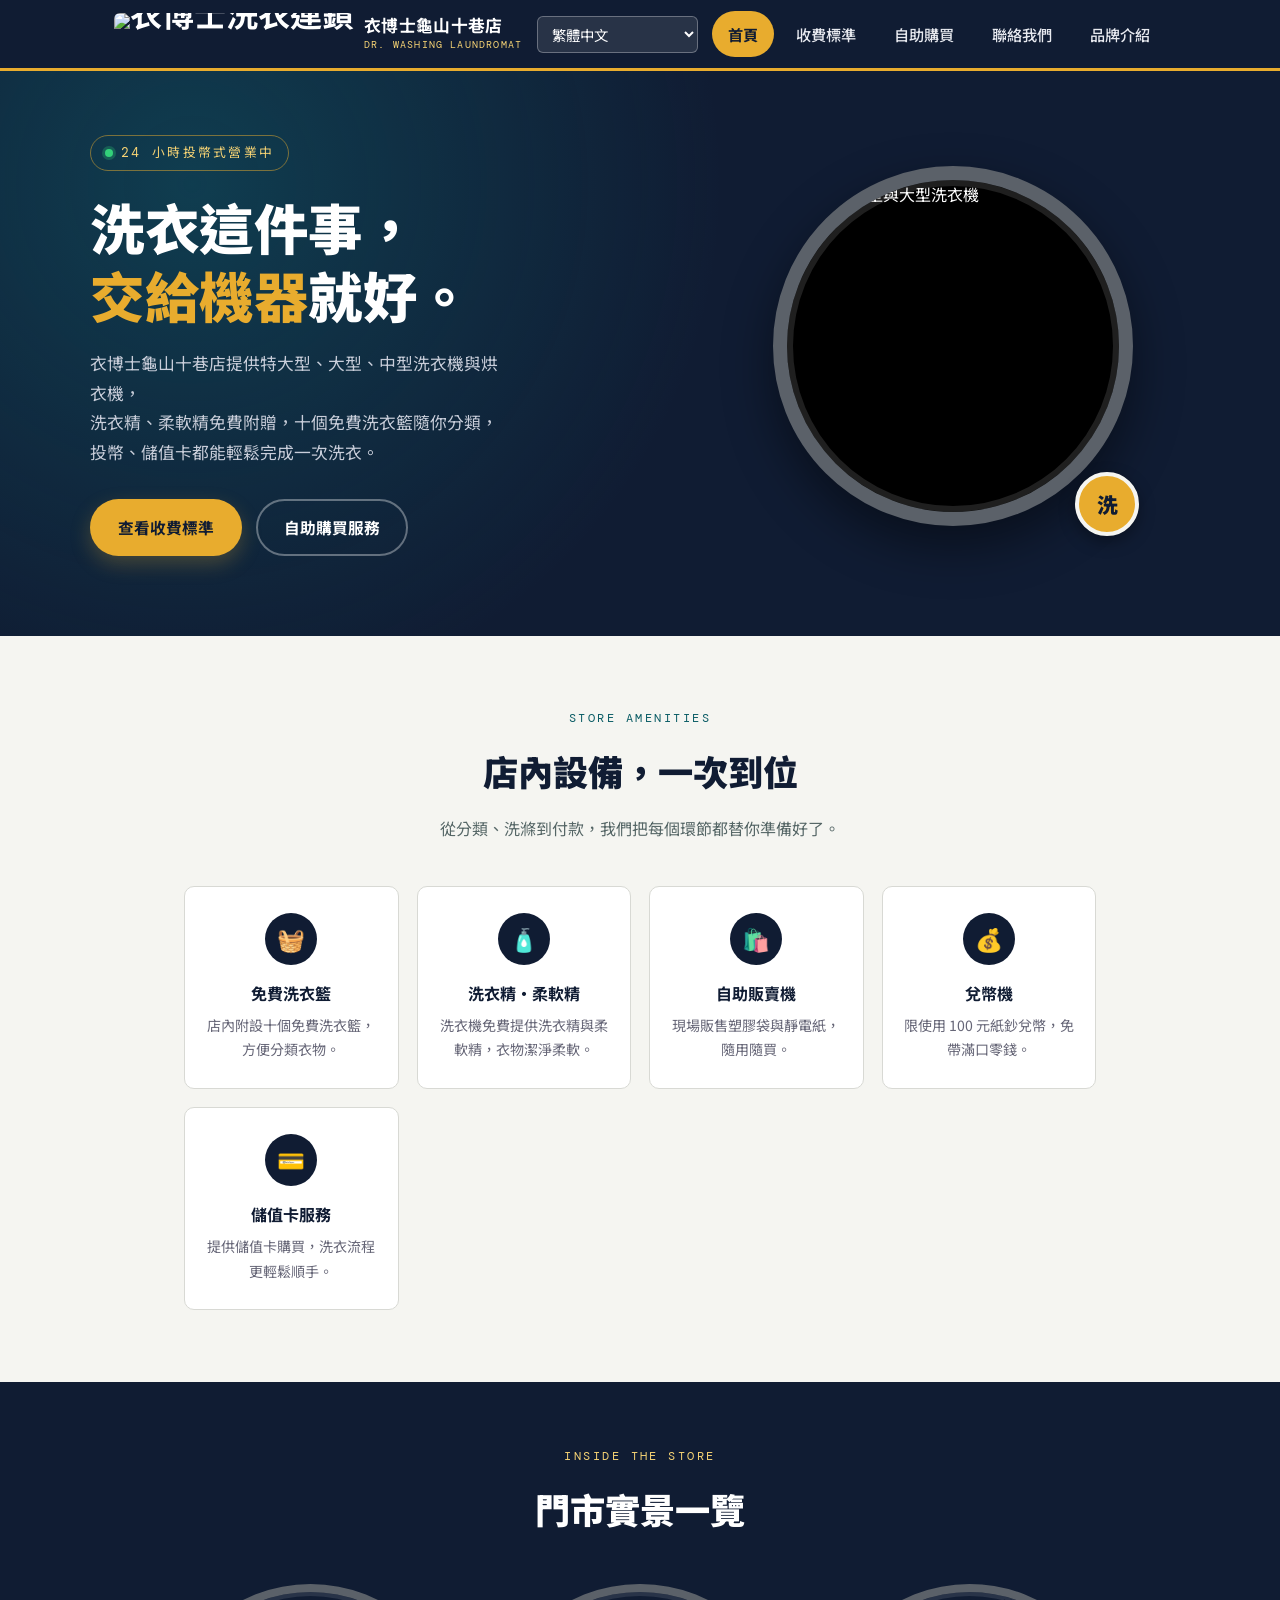
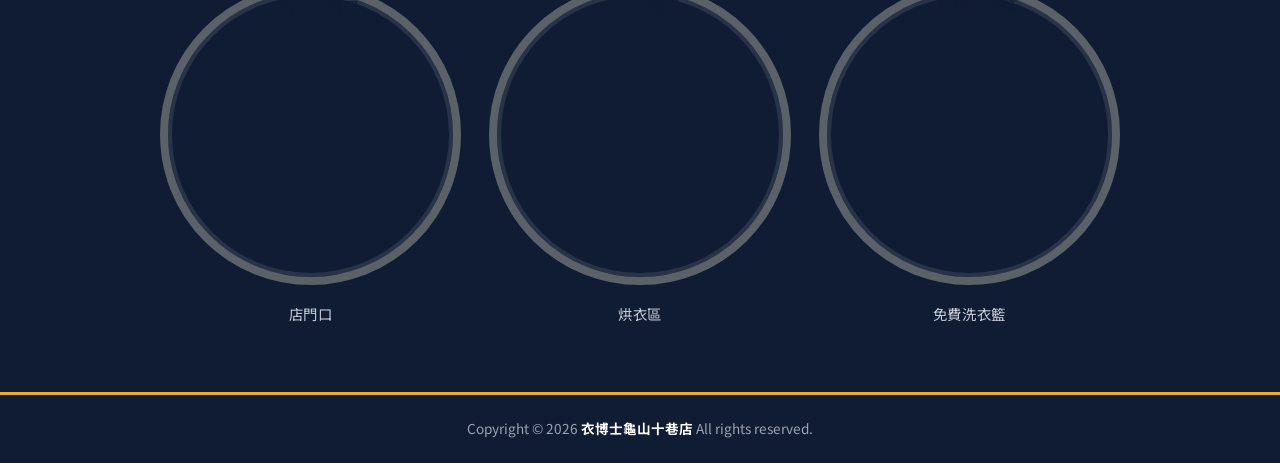
==== index.html @ 7080f92f "Add files via upload" ====
<!DOCTYPE html>
<html lang="zh-TW">
<head>
  <meta charset="UTF-8">
  <meta name="viewport" content="width=device-width, initial-scale=1.0">
  <title>衣博士龜山十巷店｜24小時自助洗衣</title>
  <meta name="description" content="衣博士龜山十巷店，24小時自助投幣洗衣，特大／大型／中型洗衣機與烘衣機一應俱全，免費提供洗衣籃、洗衣精與柔軟精。">
  <link rel="icon" href="images/logo_01.png">
  <link rel="stylesheet" href="style.css">
</head>
<body>

  <header>
    <div class="header-inner">
      <h1>
        <a class="logo-mark" href="index.html">
          <img src="images/logo_01.png" alt="衣博士洗衣連鎖">
          <span class="store-name">衣博士龜山十巷店<small>DR. WASHING LAUNDROMAT</small></span>
        </a>
      </h1>

      <div class="header-actions" style="display: flex; align-items: center; gap: 15px;">
        <select class="lang-selector" onchange="changeLanguage(this.value)" style="background:rgba(255,255,255,0.1); color:#fff; border:1px solid rgba(255,255,255,0.3); border-radius:6px; padding:6px 10px; font-family:inherit; cursor:pointer; font-size: 0.9rem; outline: none;">
          <option value="zh" style="color: #000;">繁體中文</option>
          <option value="en" style="color: #000;">English</option>
          <option value="vi" style="color: #000;">Tiếng Việt</option>
          <option value="th" style="color: #000;">ภาษาไทย</option>
          <option value="id" style="color: #000;">Bahasa Indonesia</option>
        </select>
        <button class="menu-toggle" onclick="toggleMenu()" aria-label="開啟選單">☰</button>
      </div>

      <nav id="nav-menu">
        <ul>
          <li><a href="index.html" class="current" data-i18n="nav_home">首頁</a></li>
          <li><a href="fees.html" data-i18n="nav_fees">收費標準</a></li>
          <li><a href="VM.html" data-i18n="nav_vm">自助購買</a></li>
          <li><a href="call_me.html" data-i18n="nav_contact">聯絡我們</a></li>
          <li><a href="https://www.184.com.tw/" data-i18n="nav_brand">品牌介紹</a></li>
        </ul>
      </nav>
    </div>
  </header>

  <main>

    <section class="hero">
      <div class="hero-inner">
        <div>
          <span class="hero-eyebrow" data-i18n="hero_eyebrow">24 小時投幣式營業中</span>
          <h2 data-i18n="hero_title">洗衣這件事，<br><em>交給機器</em>就好。</h2>
          <p class="lead" data-i18n="hero_lead">
            衣博士龜山十巷店提供特大型、大型、中型洗衣機與烘衣機，
            洗衣精、柔軟精免費附贈，十個免費洗衣籃隨你分類，
            投幣、儲值卡都能輕鬆完成一次洗衣。
          </p>
          <div class="hero-actions">
            <a class="btn btn-primary" href="fees.html" data-i18n="btn_fees">查看收費標準</a>
            <a class="btn btn-ghost" href="VM.html" data-i18n="btn_vm">自助購買服務</a>
          </div>
        </div>

        <div class="porthole-wrap">
          <div class="porthole">
            <img src="images/洗衣區.jpg" alt="店內特大型與大型洗衣機">
          </div>
        </div>
      </div>
    </section>

    <section class="section">
      <div class="section-head">
        <span class="eyebrow" data-i18n="amenities_eyebrow">Store Amenities</span>
        <h2 data-i18n="amenities_title">店內設備，一次到位</h2>
        <p data-i18n="amenities_desc">從分類、洗滌到付款，我們把每個環節都替你準備好了。</p>
      </div>

      <div class="feature-grid">
        <div class="feature-card">
          <div class="icon">🧺</div>
          <h3 data-i18n="feat_basket">免費洗衣籃</h3>
          <p data-i18n="feat_basket_desc">店內附設十個免費洗衣籃，方便分類衣物。</p>
        </div>
        <div class="feature-card">
          <div class="icon">🧴</div>
          <h3 data-i18n="feat_liquid">洗衣精・柔軟精</h3>
          <p data-i18n="feat_liquid_desc">洗衣機免費提供洗衣精與柔軟精，衣物潔淨柔軟。</p>
        </div>
        <div class="feature-card">
          <div class="icon">🛍️</div>
          <h3 data-i18n="feat_vending">自助販賣機</h3>
          <p data-i18n="feat_vending_desc">現場販售塑膠袋與靜電紙，隨用隨買。</p>
        </div>
        <div class="feature-card">
          <div class="icon">💰</div>
          <h3 data-i18n="feat_coin">兌幣機</h3>
          <p data-i18n="feat_coin_desc">限使用 100 元紙鈔兌幣，免帶滿口零錢。</p>
        </div>
        <div class="feature-card">
          <div class="icon">💳</div>
          <h3 data-i18n="feat_card">儲值卡服務</h3>
          <p data-i18n="feat_card_desc">提供儲值卡購買，洗衣流程更輕鬆順手。</p>
        </div>
      </div>
    </section>

    <section class="gallery-band">
      <div class="gallery-inner">
        <div class="section-head">
          <span class="eyebrow" data-i18n="gallery_eyebrow">Inside The Store</span>
          <h2 data-i18n="gallery_title">門市實景一覽</h2>
        </div>

        <div class="gallery-grid">
          <div class="gallery-item">
            <div class="frame"><img src="images/店門1.jpg" alt="門市店門口"></div>
            <span data-i18n="gallery_door">店門口</span>
          </div>
          <div class="gallery-item">
            <div class="frame"><img src="images/烘衣區.jpg" alt="烘衣機區"></div>
            <span data-i18n="gallery_dryer">烘衣區</span>
          </div>
          <div class="gallery-item">
            <div class="frame"><img src="images/洗衣籃.jpg" alt="免費洗衣籃"></div>
            <span data-i18n="gallery_basket">免費洗衣籃</span>
          </div>
        </div>
      </div>
    </section>

  </main>

  <footer>
    <p data-i18n="footer_copy">Copyright © 2025 <strong>衣博士龜山十巷店</strong> All rights reserved.油曹祖睿開發</p>
  </footer>

  <script>
    function toggleMenu() {
      const nav = document.getElementById('nav-menu');
      const btn = document.querySelector('.menu-toggle');
      nav.classList.toggle('active');
      btn.textContent = nav.classList.contains('active') ? '✖' : '☰';
    }
  </script>
  <script src="i18n.js"></script>
</body>
</html>
---- style.css ----
/* ============================================================
   衣博士龜山十巷店 — Design System
   概念：以洗衣機「圓形滾筒視窗」與投幣式跳表數字為核心意象，
   打造沉穩、俐落、帶點工業感的自助洗衣品牌視覺。
   ============================================================ */

@import url('https://fonts.googleapis.com/css2?family=Noto+Sans+TC:wght@400;500;700;900&family=Archivo+Black&family=DM+Mono:wght@400;500&display=swap');

:root {
  /* --- 色彩：取自招牌深藍、投幣機黃銅色、鋼灰機身 --- */
  --ink:        #101C33;   /* 深藏青，招牌字色 */
  --ink-soft:   #24365C;
  --teal:       #0E7A85;   /* 門市招牌藍綠 */
  --teal-deep:  #0A5C65;
  --brass:      #E8AC2E;   /* 投幣機黃銅／品牌黃 */
  --brass-soft: #F6D374;
  --paper:      #F5F5F1;   /* 中性偏冷的紙白，不用暖米色 */
  --panel:      #FFFFFF;
  --steel:      #5B6169;   /* 機身鋼灰 */
  --steel-line: #D8D9D4;
  --alert:      #C6402C;

  --font-display: 'Noto Sans TC', sans-serif;
  --font-accent: 'Archivo Black', 'Noto Sans TC', sans-serif;
  --font-mono: 'DM Mono', 'Noto Sans TC', monospace;

  --radius: 10px;
  --container: 960px;
}

* {
  margin: 0;
  padding: 0;
  box-sizing: border-box;
}

html {
  scroll-behavior: smooth;
}

body {
  font-family: var(--font-display);
  background: var(--paper);
  color: var(--ink);
  min-height: 100vh;
  display: flex;
  flex-direction: column;
  overflow-x: hidden;
  line-height: 1.75;
}

a { color: inherit; }

img { max-width: 100%; display: block; }

/* 減少動態偏好者：關閉旋轉動畫 */
@media (prefers-reduced-motion: reduce) {
  * { animation: none !important; transition: none !important; }
}

/* ============ Header ============ */
header {
  background: var(--ink);
  color: #fff;
  position: sticky;
  top: 0;
  z-index: 100;
  border-bottom: 3px solid var(--brass);
}

.header-inner {
  max-width: 1100px;
  margin: 0 auto;
  padding: 0 24px;
  display: flex;
  align-items: center;
  justify-content: space-between;
  min-height: 68px;
}

h1 { margin: 0; line-height: 0; }

.logo-mark {
  display: flex;
  align-items: center;
  gap: 10px;
  text-decoration: none;
}

.logo-mark img {
  height: 42px;
  width: auto;
  border-radius: 6px;
}

.logo-mark .store-name {
  font-family: var(--font-display);
  font-weight: 700;
  font-size: 1.05rem;
  line-height: 1.3;
  color: #fff;
  letter-spacing: 0.02em;
  white-space: nowrap;
}

.logo-mark .store-name small {
  display: block;
  font-family: var(--font-mono);
  font-weight: 400;
  font-size: 0.62rem;
  line-height: 1.6;
  color: var(--brass-soft);
  letter-spacing: 0.12em;
}

.menu-toggle {
  display: none;
  font-size: 1.6rem;
  background: none;
  border: none;
  color: #fff;
  cursor: pointer;
  line-height: 1;
}

nav ul {
  list-style: none;
  display: flex;
  gap: 6px;
}

nav a {
  display: inline-block;
  padding: 10px 16px;
  text-decoration: none;
  font-weight: 500;
  font-size: 0.95rem;
  color: #E8EAF0;
  border-radius: 999px;
  transition: background 0.2s ease, color 0.2s ease;
}

nav a:hover,
nav a:focus-visible {
  background: var(--teal);
  color: #fff;
}

nav a.current {
  background: var(--brass);
  color: var(--ink);
  font-weight: 700;
}

/* ============ Hero (index) ============ */
.hero {
  background:
    radial-gradient(circle at 15% 20%, rgba(14,122,133,0.35), transparent 45%),
    var(--ink);
  color: #fff;
  padding: 64px 24px 80px;
  position: relative;
  overflow: hidden;
}

.hero-inner {
  max-width: 1100px;
  margin: 0 auto;
  display: grid;
  grid-template-columns: 1.1fr 0.9fr;
  gap: 48px;
  align-items: center;
}

.hero-eyebrow {
  display: inline-flex;
  align-items: center;
  gap: 8px;
  font-family: var(--font-mono);
  font-size: 0.8rem;
  letter-spacing: 0.18em;
  color: var(--brass-soft);
  border: 1px solid rgba(232,172,46,0.5);
  padding: 6px 14px;
  border-radius: 999px;
  margin-bottom: 22px;
}

.hero-eyebrow::before {
  content: '';
  width: 8px;
  height: 8px;
  border-radius: 50%;
  background: #33d17a;
  box-shadow: 0 0 0 3px rgba(51,209,122,0.25);
}

.hero h2 {
  font-family: var(--font-display);
  font-weight: 900;
  font-size: clamp(2.1rem, 4.4vw, 3.4rem);
  line-height: 1.25;
  letter-spacing: 0.01em;
  margin-bottom: 20px;
}

.hero h2 em {
  font-style: normal;
  color: var(--brass);
}

.hero p.lead {
  font-size: 1.05rem;
  color: #C9CEDA;
  max-width: 46ch;
  margin-bottom: 32px;
}

.hero-actions {
  display: flex;
  flex-wrap: wrap;
  gap: 14px;
}

.btn {
  display: inline-flex;
  align-items: center;
  gap: 8px;
  padding: 13px 26px;
  border-radius: 999px;
  font-weight: 700;
  font-size: 0.98rem;
  text-decoration: none;
  border: 2px solid transparent;
  transition: transform 0.2s ease, box-shadow 0.2s ease;
}

.btn:hover { transform: translateY(-2px); }

.btn-primary {
  background: var(--brass);
  color: var(--ink);
  box-shadow: 0 8px 20px rgba(232,172,46,0.25);
}

.btn-ghost {
  background: transparent;
  border-color: rgba(255,255,255,0.35);
  color: #fff;
}
.btn-ghost:hover { border-color: #fff; }

/* --- 招牌元素：滾筒視窗照片 --- */
.porthole-wrap {
  position: relative;
  width: min(360px, 90%);
  margin: 0 auto;
  aspect-ratio: 1 / 1;
}

.porthole {
  position: absolute;
  inset: 0;
  border-radius: 50%;
  overflow: hidden;
  border: 14px solid var(--steel);
  box-shadow:
    inset 0 0 0 6px rgba(255,255,255,0.12),
    0 20px 50px rgba(0,0,0,0.45);
  background: #000;
}

.porthole img {
  width: 100%;
  height: 100%;
  object-fit: cover;
  animation: drum-spin 34s linear infinite;
  transform-origin: center;
}

@keyframes drum-spin {
  0%   { transform: scale(1.12) rotate(0deg); }
  50%  { transform: scale(1.12) rotate(180deg); }
  100% { transform: scale(1.12) rotate(360deg); }
}

.porthole-wrap::after {
  content: '洗';
  position: absolute;
  bottom: -10px;
  right: -6px;
  width: 56px;
  height: 56px;
  border-radius: 50%;
  background: var(--brass);
  color: var(--ink);
  font-weight: 900;
  font-size: 1.3rem;
  display: flex;
  align-items: center;
  justify-content: center;
  border: 4px solid var(--paper);
  box-shadow: 0 6px 16px rgba(0,0,0,0.35);
}

/* ============ Section shared ============ */
main { flex: 1; }

.section {
  max-width: var(--container);
  margin: 0 auto;
  padding: 72px 24px;
}

.section-head {
  text-align: center;
  margin-bottom: 44px;
}

.section-head .eyebrow {
  font-family: var(--font-mono);
  font-size: 0.78rem;
  letter-spacing: 0.2em;
  color: var(--teal-deep);
  text-transform: uppercase;
  display: block;
  margin-bottom: 10px;
}

.section-head h2 {
  font-size: clamp(1.6rem, 3vw, 2.2rem);
  font-weight: 900;
  color: var(--ink);
}

.section-head p {
  color: #566;
  max-width: 52ch;
  margin: 12px auto 0;
}

/* --- 服務特色 (index) --- */
.feature-grid {
  display: grid;
  grid-template-columns: repeat(auto-fit, minmax(180px, 1fr));
  gap: 18px;
}

.feature-card {
  background: var(--panel);
  border: 1px solid var(--steel-line);
  border-radius: var(--radius);
  padding: 26px 20px;
  text-align: center;
  transition: transform 0.2s ease, box-shadow 0.2s ease, border-color 0.2s ease;
}

.feature-card:hover {
  transform: translateY(-4px);
  border-color: var(--teal);
  box-shadow: 0 14px 30px rgba(16,28,51,0.08);
}

.feature-card .icon {
  width: 52px;
  height: 52px;
  margin: 0 auto 14px;
  border-radius: 50%;
  background: var(--ink);
  color: var(--brass);
  display: flex;
  align-items: center;
  justify-content: center;
  font-size: 1.4rem;
}

.feature-card h3 {
  font-size: 1rem;
  margin-bottom: 6px;
}

.feature-card p {
  font-size: 0.88rem;
  color: #667;
}

/* --- 門市相簿 --- */
.gallery-band {
  background: var(--ink);
  padding: 64px 24px;
}

.gallery-inner {
  max-width: var(--container);
  margin: 0 auto;
}

.gallery-inner .section-head h2,
.gallery-inner .section-head .eyebrow { color: #fff; }
.gallery-inner .section-head .eyebrow { color: var(--brass-soft); }
.gallery-inner .section-head p { color: #AEB4C2; }

.gallery-grid {
  display: grid;
  grid-template-columns: repeat(3, 1fr);
  gap: 28px;
}

.gallery-item { text-align: center; }

.gallery-item .frame {
  border-radius: 50%;
  overflow: hidden;
  aspect-ratio: 1/1;
  border: 8px solid var(--steel);
  box-shadow: inset 0 0 0 4px rgba(255,255,255,0.1);
  margin-bottom: 14px;
}

.gallery-item .frame img {
  width: 100%;
  height: 100%;
  object-fit: cover;
}

.gallery-item span {
  color: #C9CEDA;
  font-size: 0.9rem;
  font-family: var(--font-mono);
  letter-spacing: 0.04em;
}

/* ============ Fees page ============ */
.meter-grid {
  display: grid;
  grid-template-columns: repeat(auto-fit, minmax(220px, 1fr));
  gap: 20px;
  counter-reset: machine;
}

.meter-card {
  background: var(--ink);
  color: #fff;
  border-radius: var(--radius);
  padding: 26px 22px;
  position: relative;
  overflow: hidden;
  counter-increment: machine;
}

.meter-card::before {
  content: counter(machine, decimal-leading-zero);
  position: absolute;
  top: 12px;
  right: 16px;
  font-family: var(--font-mono);
  font-size: 0.75rem;
  color: rgba(255,255,255,0.35);
  letter-spacing: 0.1em;
}

.meter-card .label {
  font-size: 1.02rem;
  font-weight: 700;
  margin-bottom: 18px;
}

.meter-card .display {
  background: #000;
  border-radius: 6px;
  padding: 14px 16px;
  border: 1px solid rgba(232,172,46,0.35);
}

.meter-card .display .price {
  font-family: var(--font-mono);
  font-size: 1.7rem;
  color: var(--brass-soft);
  font-weight: 500;
  letter-spacing: 0.02em;
}

.meter-card .display .unit {
  font-family: var(--font-mono);
  font-size: 0.78rem;
  color: #8FA0A3;
  display: block;
  margin-top: 4px;
}

.note-line {
  text-align: center;
  color: var(--alert);
  font-weight: 700;
  margin-top: 32px;
  font-size: 0.95rem;
}

/* ============ VM / 自助購買 page ============ */
.product-grid {
  display: grid;
  grid-template-columns: repeat(auto-fit, minmax(240px, 1fr));
  gap: 26px;
}

.product-card {
  background: var(--panel);
  border: 1px solid var(--steel-line);
  border-radius: var(--radius);
  overflow: hidden;
  transition: box-shadow 0.2s ease, transform 0.2s ease;
}

.product-card:hover {
  transform: translateY(-4px);
  box-shadow: 0 16px 34px rgba(16,28,51,0.1);
}

.product-card .shot {
  aspect-ratio: 5/4;
  background: var(--paper);
  display: flex;
  align-items: center;
  justify-content: center;
  overflow: hidden;
}

.product-card .shot img {
  width: auto;
  height: 100%;
  max-width: 62%;
  object-fit: contain;
  padding: 20px 0;
}

.product-card .info {
  padding: 20px 22px 24px;
  display: flex;
  align-items: center;
  justify-content: space-between;
  border-top: 1px solid var(--steel-line);
}

.product-card .info h3 {
  font-size: 1.02rem;
  margin-bottom: 4px;
}

.product-card .info span.tag {
  font-size: 0.8rem;
  color: #778;
}

.product-card .price-tag {
  font-family: var(--font-mono);
  font-weight: 500;
  font-size: 1.3rem;
  color: var(--teal-deep);
  background: rgba(14,122,133,0.08);
  padding: 6px 14px;
  border-radius: 999px;
}

.vm-note {
  text-align: center;
  color: #566;
  margin-top: 30px;
}

/* ============ Contact / 聯絡我們 (placeholder) ============ */
.contact-panel {
  max-width: 640px;
  margin: 0 auto;
  text-align: center;
  background: var(--panel);
  border: 1px solid var(--steel-line);
  border-radius: 16px;
  padding: 56px 32px;
}

.contact-panel .coin {
  width: 84px;
  height: 84px;
  border-radius: 50%;
  background: var(--ink);
  color: var(--brass);
  font-family: var(--font-mono);
  font-size: 1.8rem;
  display: flex;
  align-items: center;
  justify-content: center;
  margin: 0 auto 24px;
  border: 4px solid var(--brass);
}

.contact-panel h2 {
  font-size: 1.5rem;
  margin-bottom: 12px;
}

.contact-panel p {
  color: #566;
  margin-bottom: 6px;
}

/* ============ Footer ============ */
footer {
  background: var(--ink);
  color: #9BA3B4;
  text-align: center;
  padding: 22px 16px;
  font-size: 0.85rem;
  border-top: 3px solid var(--brass);
}

footer strong { color: #fff; }

/* ============ Responsive ============ */
@media (max-width: 860px) {
  .hero-inner { grid-template-columns: 1fr; text-align: center; }
  .hero p.lead { margin-left: auto; margin-right: auto; }
  .hero-actions { justify-content: center; }
  .gallery-grid { grid-template-columns: repeat(3, 1fr); gap: 14px; }
}

@media (max-width: 720px) {
  .menu-toggle { display: block; }

  nav ul {
    flex-direction: column;
    position: fixed;
    top: 68px;
    right: -100%;
    width: min(260px, 80vw);
    height: calc(100vh - 68px);
    background: var(--ink-soft);
    padding: 20px;
    gap: 4px;
    transition: right 0.3s ease;
    box-shadow: -10px 0 30px rgba(0,0,0,0.3);
  }

  nav#nav-menu.active ul { right: 0; }

  nav a { display: block; width: 100%; }

  .gallery-grid { grid-template-columns: repeat(3, 1fr); gap: 10px; }
  .gallery-item .frame { border-width: 5px; }
  .section { padding: 52px 20px; }
}

@media (max-width: 480px) {
  .gallery-grid { grid-template-columns: 1fr 1fr; }
}

/* Additional styles for header actions (i18n + menu) */
.header-actions {
  display: flex;
  align-items: center;
  gap: 15px;
}
@media (max-width: 720px) {
  .header-actions {
    gap: 8px;
  }
}
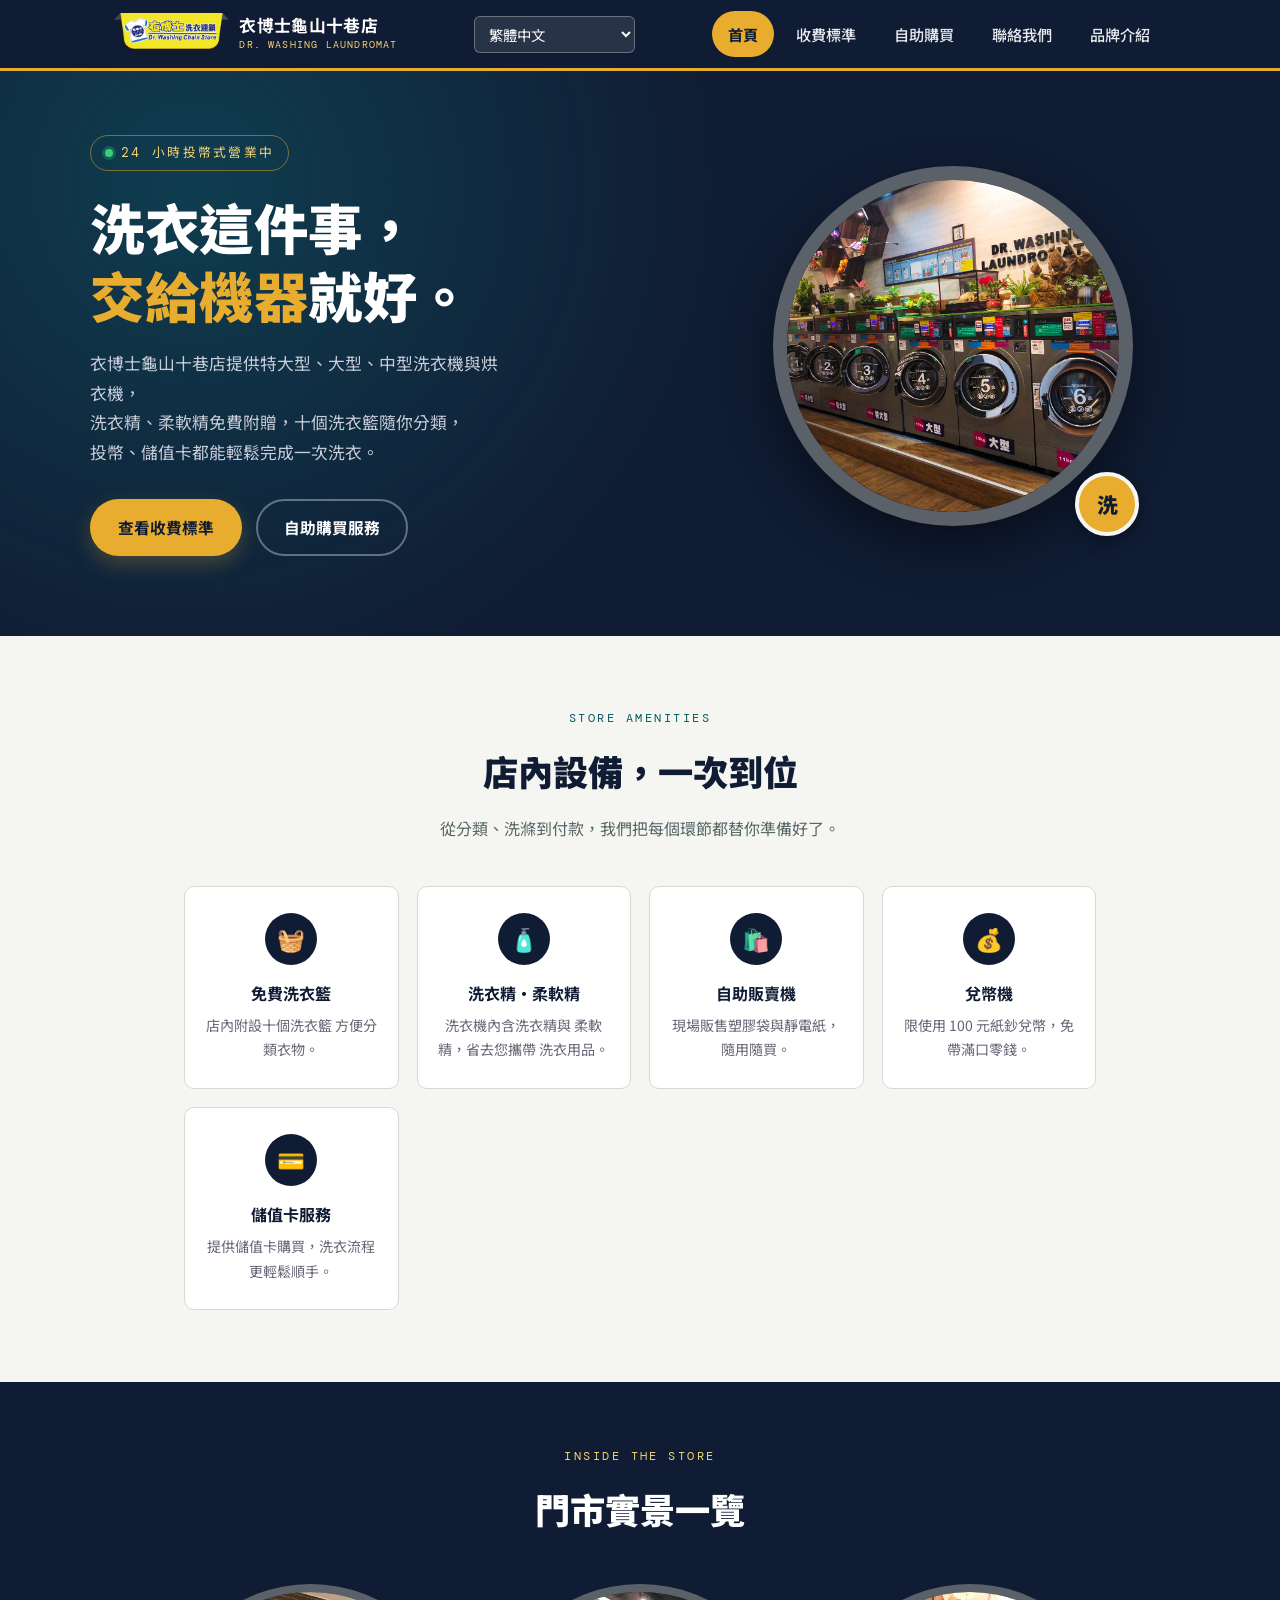
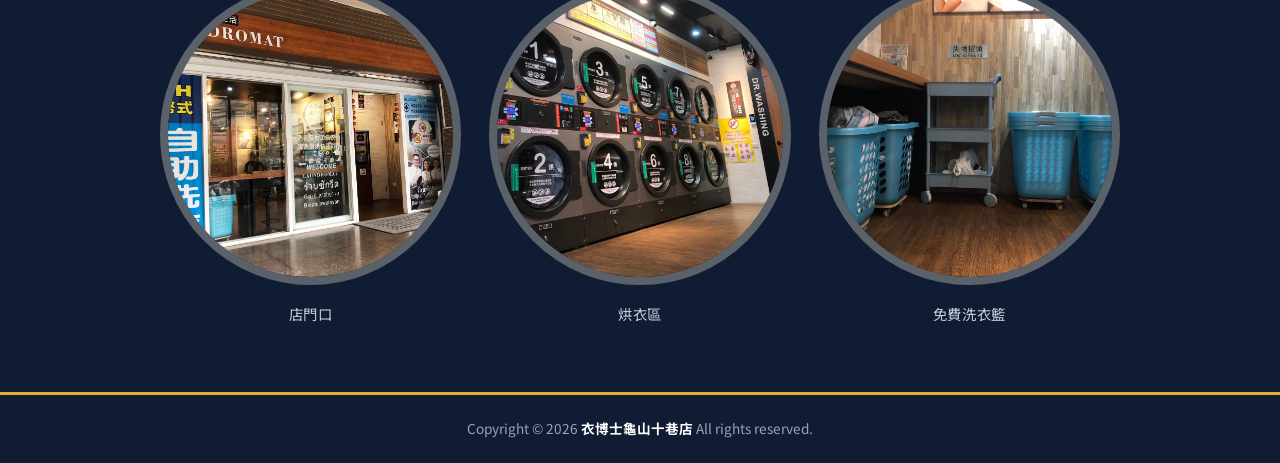
==== commit dbbf5703: "Add files via upload" ====
--- a/index.html
+++ b/index.html
@@ -4,7 +4,7 @@
   <meta charset="UTF-8">
   <meta name="viewport" content="width=device-width, initial-scale=1.0">
   <title>衣博士龜山十巷店｜24小時自助洗衣</title>
-  <meta name="description" content="衣博士龜山十巷店，24小時自助投幣洗衣，特大／大型／中型洗衣機與烘衣機一應俱全，免費提供洗衣籃、洗衣精與柔軟精。">
+  <meta name="description" content="衣博士龜山十巷店，24小時自助投幣洗衣，特大／大型／中型洗衣機與烘衣機一應俱全，提供十個洗衣籃、洗衣精與柔軟精。">
   <link rel="icon" href="images/logo_01.png">
   <link rel="stylesheet" href="style.css">
 </head>
@@ -51,7 +51,7 @@
           <h2 data-i18n="hero_title">洗衣這件事，<br><em>交給機器</em>就好。</h2>
           <p class="lead" data-i18n="hero_lead">
             衣博士龜山十巷店提供特大型、大型、中型洗衣機與烘衣機，
-            洗衣精、柔軟精免費附贈，十個免費洗衣籃隨你分類，
+            洗衣精、柔軟精免費附贈，十個洗衣籃隨你分類，
             投幣、儲值卡都能輕鬆完成一次洗衣。
           </p>
           <div class="hero-actions">
@@ -79,12 +79,12 @@
         <div class="feature-card">
           <div class="icon">🧺</div>
           <h3 data-i18n="feat_basket">免費洗衣籃</h3>
-          <p data-i18n="feat_basket_desc">店內附設十個免費洗衣籃，方便分類衣物。</p>
+          <p data-i18n="feat_basket_desc">店內附設十個洗衣籃方便分類衣物。</p>
         </div>
         <div class="feature-card">
           <div class="icon">🧴</div>
           <h3 data-i18n="feat_liquid">洗衣精・柔軟精</h3>
-          <p data-i18n="feat_liquid_desc">洗衣機免費提供洗衣精與柔軟精，衣物潔淨柔軟。</p>
+          <p data-i18n="feat_liquid_desc">洗衣機內含洗衣精與柔軟精，省去您攜帶洗衣用品。</p>
         </div>
         <div class="feature-card">
           <div class="icon">🛍️</div>
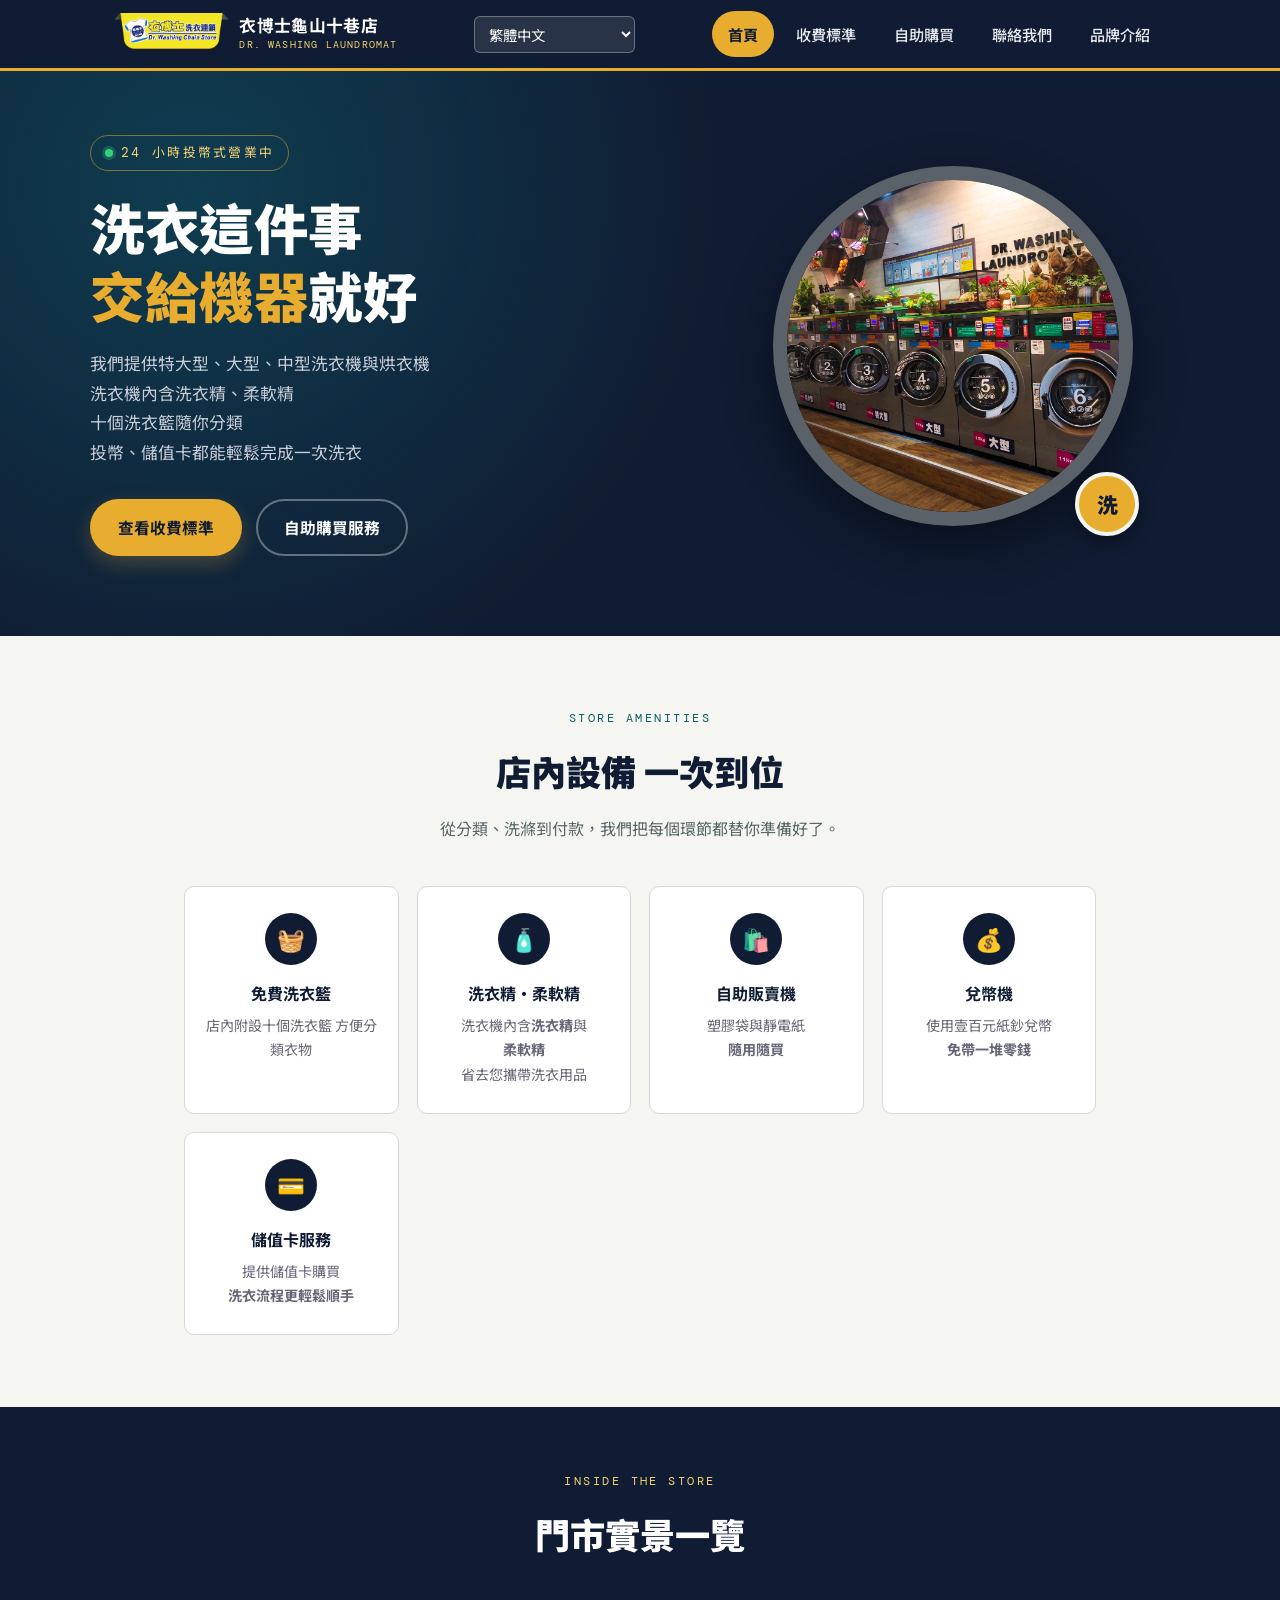
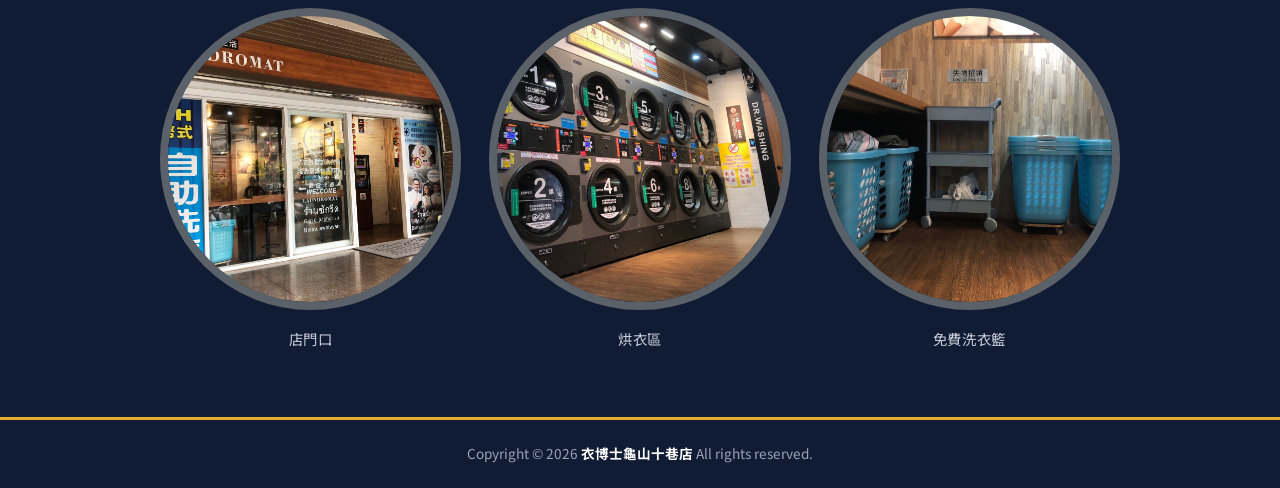
==== commit 56666212: "Add files via upload" ====
--- a/index.html
+++ b/index.html
@@ -50,7 +50,7 @@
           <span class="hero-eyebrow" data-i18n="hero_eyebrow">24 小時投幣式營業中</span>
           <h2 data-i18n="hero_title">洗衣這件事，<br><em>交給機器</em>就好。</h2>
           <p class="lead" data-i18n="hero_lead">
-            衣博士龜山十巷店提供特大型、大型、中型洗衣機與烘衣機，
+            我們提供特大型、大型、中型洗衣機與烘衣機，
             洗衣精、柔軟精免費附贈，十個洗衣籃隨你分類，
             投幣、儲值卡都能輕鬆完成一次洗衣。
           </p>
